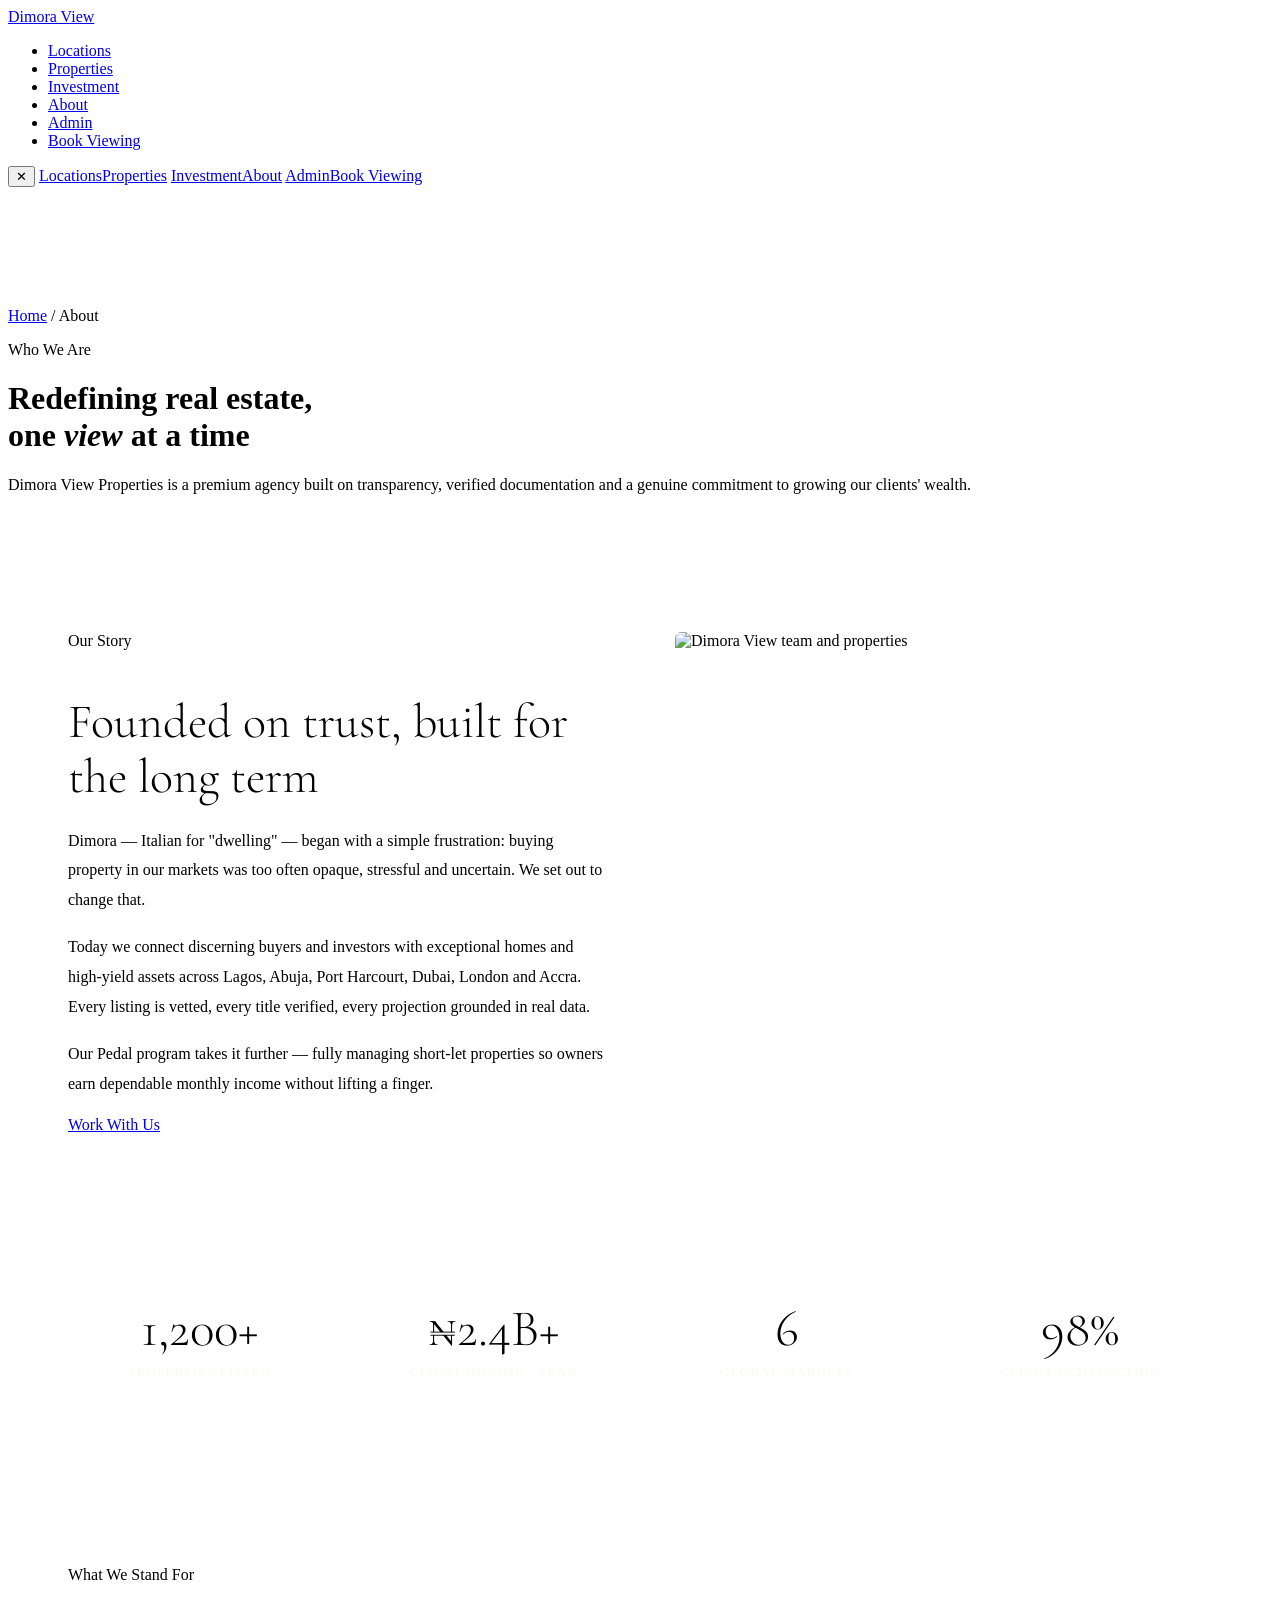
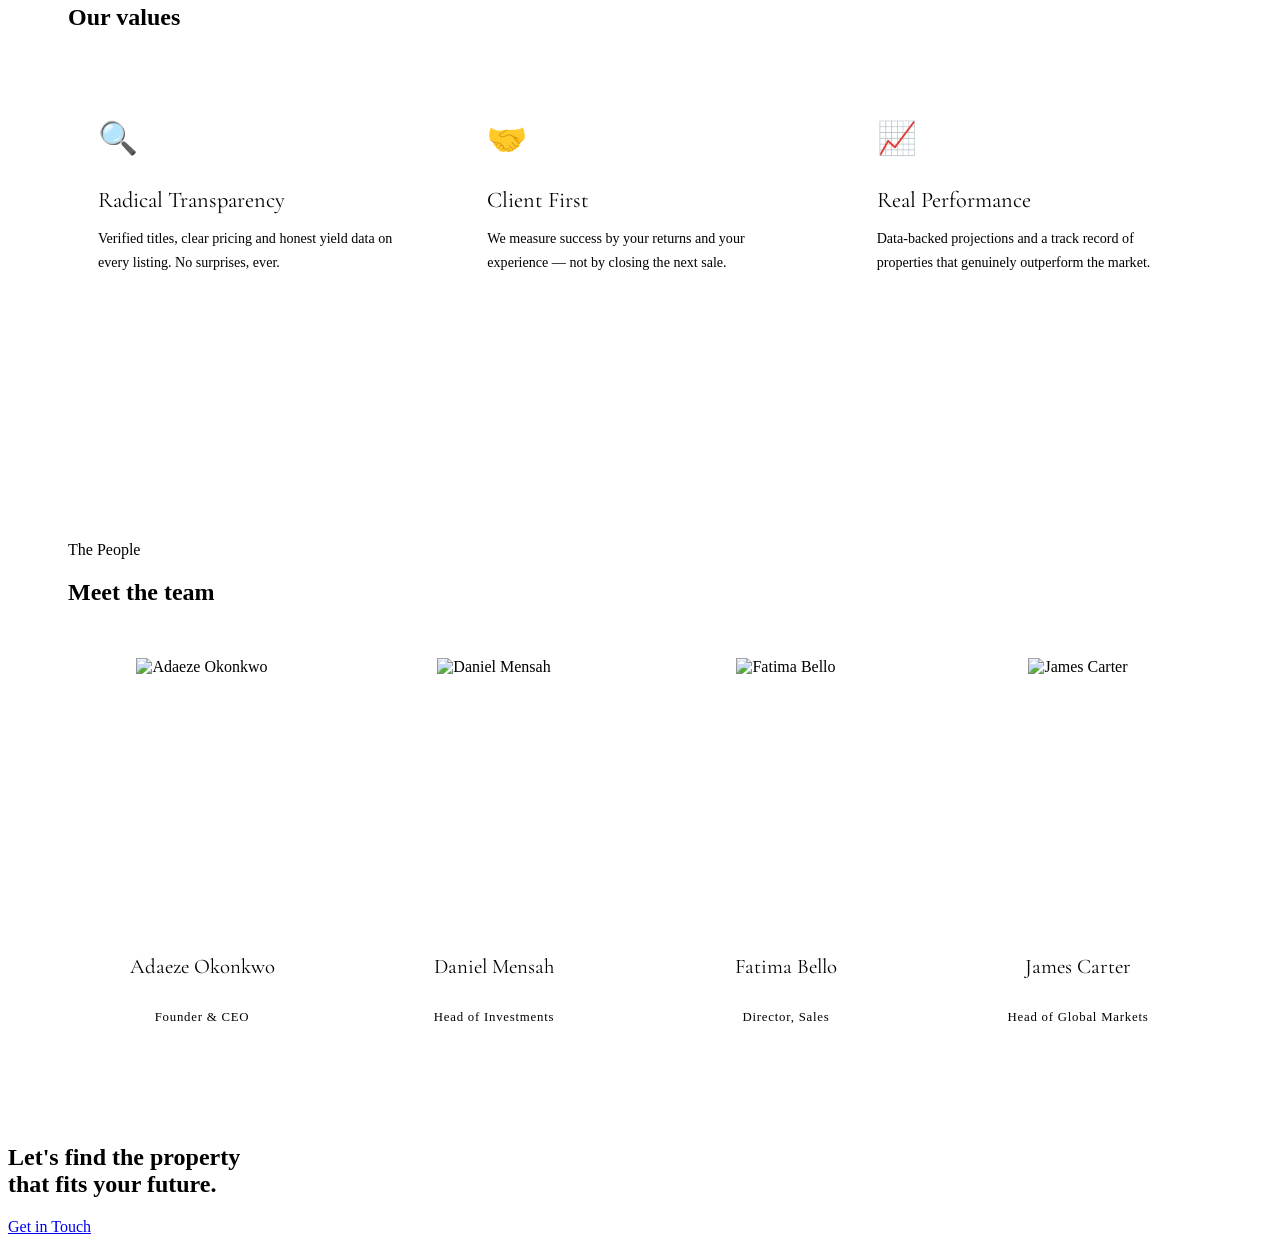
==== about.html @ a8e7a2aa "Add files via upload" ====
<!DOCTYPE html>
<html lang="en">
<head>
<meta charset="UTF-8" />
<meta name="viewport" content="width=device-width, initial-scale=1.0" />
<title>About Us | Dimora View Properties</title>
<meta name="description" content="Dimora View Properties is a premium real estate agency connecting visionary buyers with exceptional homes and investment-grade assets across Nigeria and beyond." />
<link rel="preconnect" href="https://fonts.googleapis.com" />
<link rel="preconnect" href="https://fonts.gstatic.com" crossorigin />
<link href="https://fonts.googleapis.com/css2?family=Cormorant+Garamond:ital,wght@0,300;0,400;0,600;1,300;1,400&family=DM+Sans:wght@300;400;500&display=swap" rel="stylesheet" />
<link rel="stylesheet" href="assets/styles.css" />
<style>
.page-hero::before { background-image: url('https://images.unsplash.com/photo-1497366216548-37526070297c?w=1800&auto=format&fit=crop&q=80'); }
.story { padding: 100px 60px; display: grid; grid-template-columns: 1fr 1fr; gap: 70px; align-items: center; }
.story-img { border-radius: 6px; overflow: hidden; height: 480px; box-shadow: var(--shadow); }
.story-img img { width: 100%; height: 100%; object-fit: cover; }
.story-text h2 { font-family: 'Cormorant Garamond', serif; font-size: clamp(2rem,4vw,3rem); font-weight: 300; line-height: 1.15; margin-bottom: 20px; }
.story-text p { font-size: 1rem; line-height: 1.85; color: var(--muted); margin-bottom: 18px; }
.stats-band { background: var(--charcoal); color: var(--warm-white); padding: 70px 60px; display: grid; grid-template-columns: repeat(4,1fr); gap: 30px; text-align: center; }
.stat-big { font-family: 'Cormorant Garamond', serif; font-size: 3.2rem; font-weight: 300; color: var(--gold-light); line-height: 1; }
.stat-cap { font-size: .82rem; letter-spacing: .08em; text-transform: uppercase; color: rgba(247,243,237,.55); margin-top: 8px; }
.values { padding: 100px 60px; background: var(--ivory); }
.values-grid { display: grid; grid-template-columns: repeat(3,1fr); gap: 24px; margin-top: 52px; }
.value-card { background: white; border-radius: 4px; padding: 36px 30px; border: 1px solid var(--border); }
.value-card .ic { font-size: 2rem; margin-bottom: 16px; }
.value-card h4 { font-family: 'Cormorant Garamond', serif; font-size: 1.4rem; font-weight: 400; margin-bottom: 10px; }
.value-card p { font-size: .88rem; color: var(--muted); line-height: 1.7; }
.team { padding: 100px 60px; }
.team-grid { display: grid; grid-template-columns: repeat(4,1fr); gap: 24px; margin-top: 52px; }
.member { text-align: center; }
.member-photo { width: 100%; aspect-ratio: 1; border-radius: 6px; overflow: hidden; margin-bottom: 16px; }
.member-photo img { width: 100%; height: 100%; object-fit: cover; transition: transform .5s; }
.member:hover .member-photo img { transform: scale(1.06); }
.member h4 { font-family: 'Cormorant Garamond', serif; font-size: 1.3rem; font-weight: 400; }
.member span { font-size: .8rem; color: var(--gold); letter-spacing: .06em; }
@media (max-width: 900px) {
  .story { padding: 60px 28px; grid-template-columns: 1fr; gap: 32px; }
  .story-img { height: 300px; order: -1; }
  .stats-band { padding: 50px 28px; grid-template-columns: 1fr 1fr; gap: 32px; }
  .values { padding: 60px 28px; } .values-grid { grid-template-columns: 1fr; }
  .team { padding: 60px 28px; } .team-grid { grid-template-columns: 1fr 1fr; gap: 16px; }
}
</style>
</head>
<body>

<nav id="mainNav" class="solid">
  <a href="index.html" class="nav-logo">Dimora View</a>
  <ul class="nav-links">
    <li><a href="locations.html">Locations</a></li>
    <li><a href="listings.html">Properties</a></li>
    <li><a href="investment.html">Investment</a></li>
    <li><a href="about.html" class="active">About</a></li>
    <li><a href="admin.html">Admin</a></li>
    <li><a href="contact.html" class="nav-cta">Book Viewing</a></li>
  </ul>
  <div class="hamburger" id="hamburger"><span></span><span></span><span></span></div>
</nav>
<div class="mobile-menu" id="mobileMenu">
  <button class="mobile-close" id="mobileClose">✕</button>
  <a href="locations.html">Locations</a><a href="listings.html">Properties</a>
  <a href="investment.html">Investment</a><a href="about.html">About</a>
  <a href="admin.html">Admin</a><a href="contact.html">Book Viewing</a>
</div>

<header class="page-hero" style="padding-top:120px;">
  <div class="page-hero-inner">
    <div class="breadcrumb"><a href="index.html">Home</a> / About</div>
    <p class="hero-eyebrow">Who We Are</p>
    <h1>Redefining real estate,<br>one <em>view</em> at a time</h1>
    <p>Dimora View Properties is a premium agency built on transparency, verified documentation and a genuine commitment to growing our clients' wealth.</p>
  </div>
</header>

<section class="story">
  <div class="story-text">
    <p class="section-eyebrow">Our Story</p>
    <h2>Founded on trust, built for the long term</h2>
    <p>Dimora — Italian for "dwelling" — began with a simple frustration: buying property in our markets was too often opaque, stressful and uncertain. We set out to change that.</p>
    <p>Today we connect discerning buyers and investors with exceptional homes and high-yield assets across Lagos, Abuja, Port Harcourt, Dubai, London and Accra. Every listing is vetted, every title verified, every projection grounded in real data.</p>
    <p>Our Pedal program takes it further — fully managing short-let properties so owners earn dependable monthly income without lifting a finger.</p>
    <a class="btn-primary" href="contact.html" style="margin-top:8px;">Work With Us</a>
  </div>
  <div class="story-img"><img src="https://images.unsplash.com/photo-1600585154526-990dced4db0d?w=1000&auto=format&fit=crop&q=80" alt="Dimora View team and properties" /></div>
</section>

<section class="stats-band">
  <div><div class="stat-big">1,200+</div><div class="stat-cap">Properties Listed</div></div>
  <div><div class="stat-big">₦2.4B+</div><div class="stat-cap">Client Income / Year</div></div>
  <div><div class="stat-big">6</div><div class="stat-cap">Global Markets</div></div>
  <div><div class="stat-big">98%</div><div class="stat-cap">Client Satisfaction</div></div>
</section>

<section class="values">
  <p class="section-eyebrow">What We Stand For</p>
  <h2 class="section-title">Our values</h2>
  <div class="values-grid">
    <div class="value-card"><div class="ic">🔍</div><h4>Radical Transparency</h4><p>Verified titles, clear pricing and honest yield data on every listing. No surprises, ever.</p></div>
    <div class="value-card"><div class="ic">🤝</div><h4>Client First</h4><p>We measure success by your returns and your experience — not by closing the next sale.</p></div>
    <div class="value-card"><div class="ic">📈</div><h4>Real Performance</h4><p>Data-backed projections and a track record of properties that genuinely outperform the market.</p></div>
  </div>
</section>

<section class="team" id="team">
  <p class="section-eyebrow">The People</p>
  <h2 class="section-title">Meet the team</h2>
  <div class="team-grid" id="teamGrid"></div>
</section>

<div id="cta-banner">
  <h2>Let's find the property<br>that fits your future.</h2>
  <a href="contact.html" class="cta-dark">Get in Touch</a>
</div>

<div id="footer-mount"></div>
<div id="modal-mount"></div>
<div class="toast" id="toast"></div>

<script src="assets/app.js"></script>
<script>
const team = [
  { name: 'Adaeze Okonkwo', role: 'Founder & CEO', img: 'https://images.unsplash.com/photo-1573497019940-1c28c88b4f3e?w=500&auto=format&fit=crop&q=80' },
  { name: 'Daniel Mensah', role: 'Head of Investments', img: 'https://images.unsplash.com/photo-1507003211169-0a1dd7228f2d?w=500&auto=format&fit=crop&q=80' },
  { name: 'Fatima Bello', role: 'Director, Sales', img: 'https://images.unsplash.com/photo-1580489944761-15a19d654956?w=500&auto=format&fit=crop&q=80' },
  { name: 'James Carter', role: 'Head of Global Markets', img: 'https://images.unsplash.com/photo-1519085360753-af0119f7cbe7?w=500&auto=format&fit=crop&q=80' },
];
document.getElementById('teamGrid').innerHTML = team.map(m => `
  <div class="member"><div class="member-photo"><img src="${m.img}" alt="${m.name}" loading="lazy" /></div>
    <h4>${m.name}</h4><span>${m.role}</span></div>`).join('');
mountPartials();
initChrome();
</script>
</body>
</html>
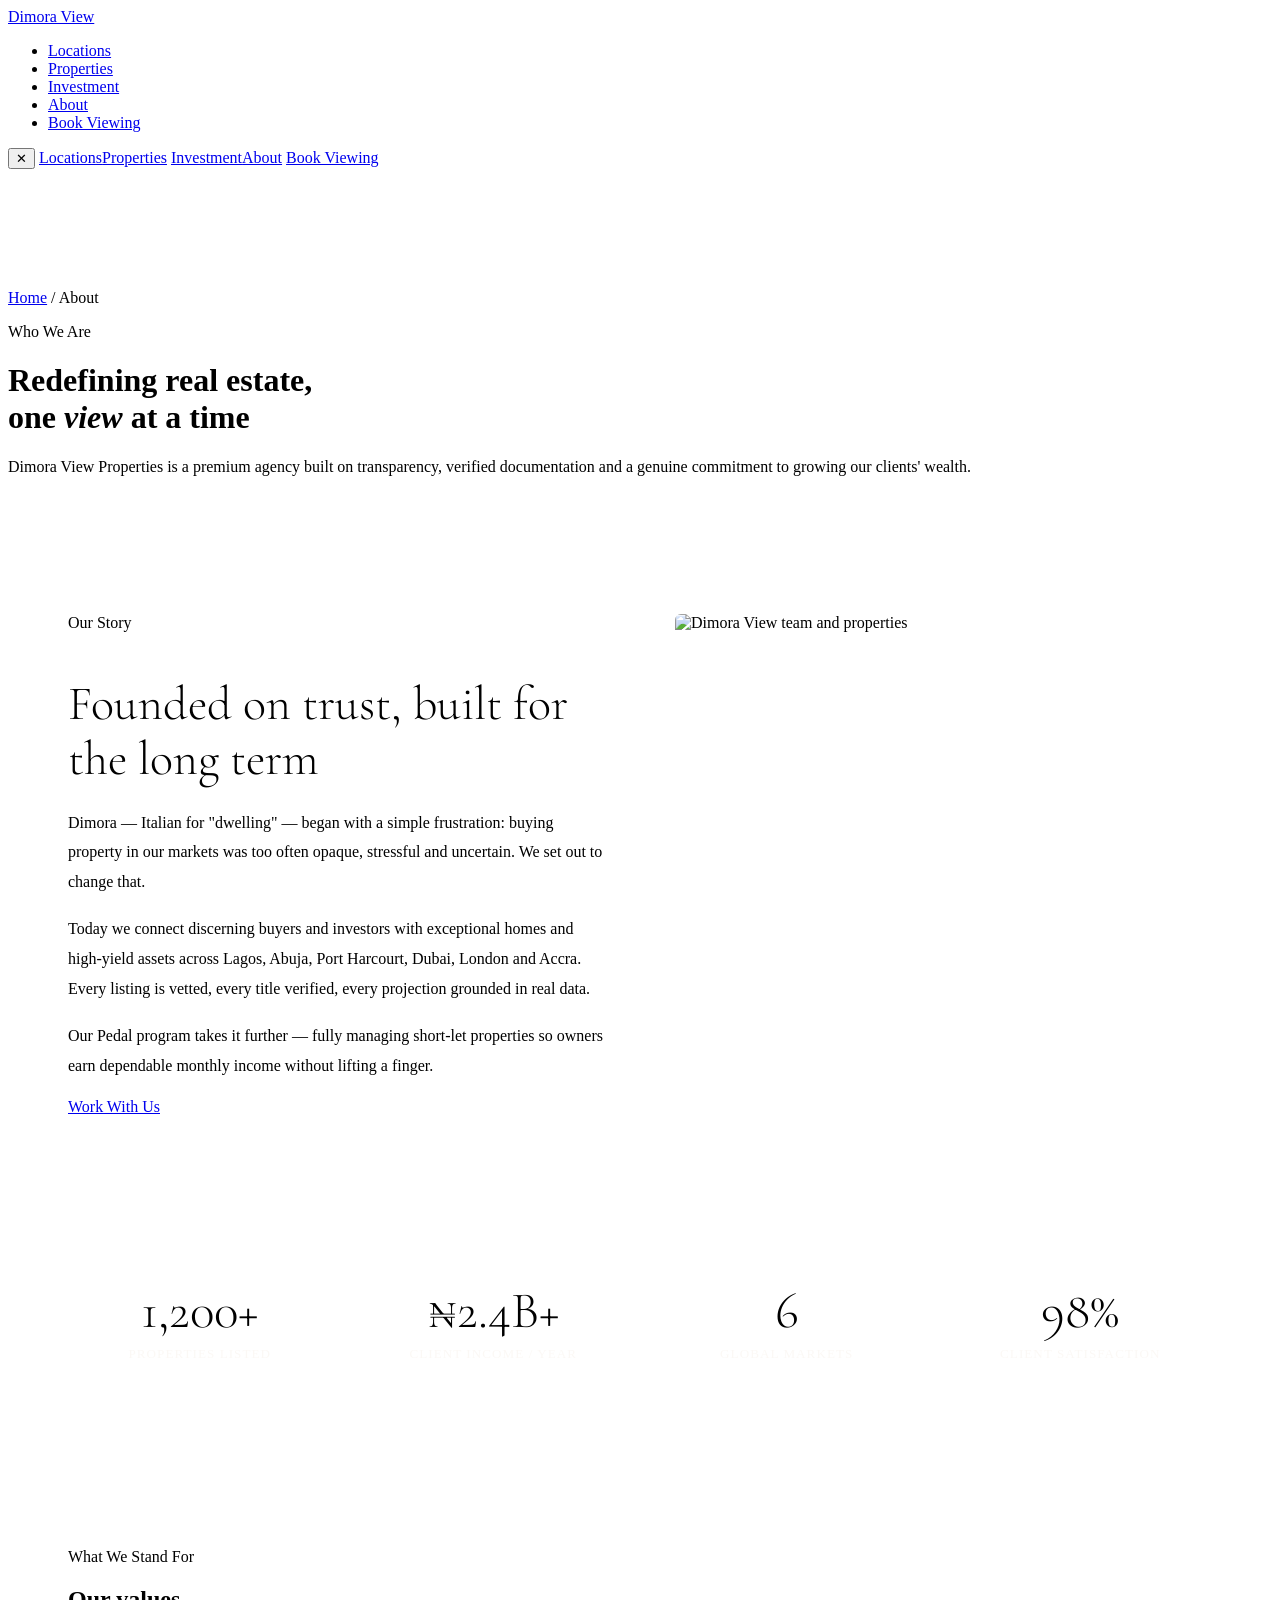
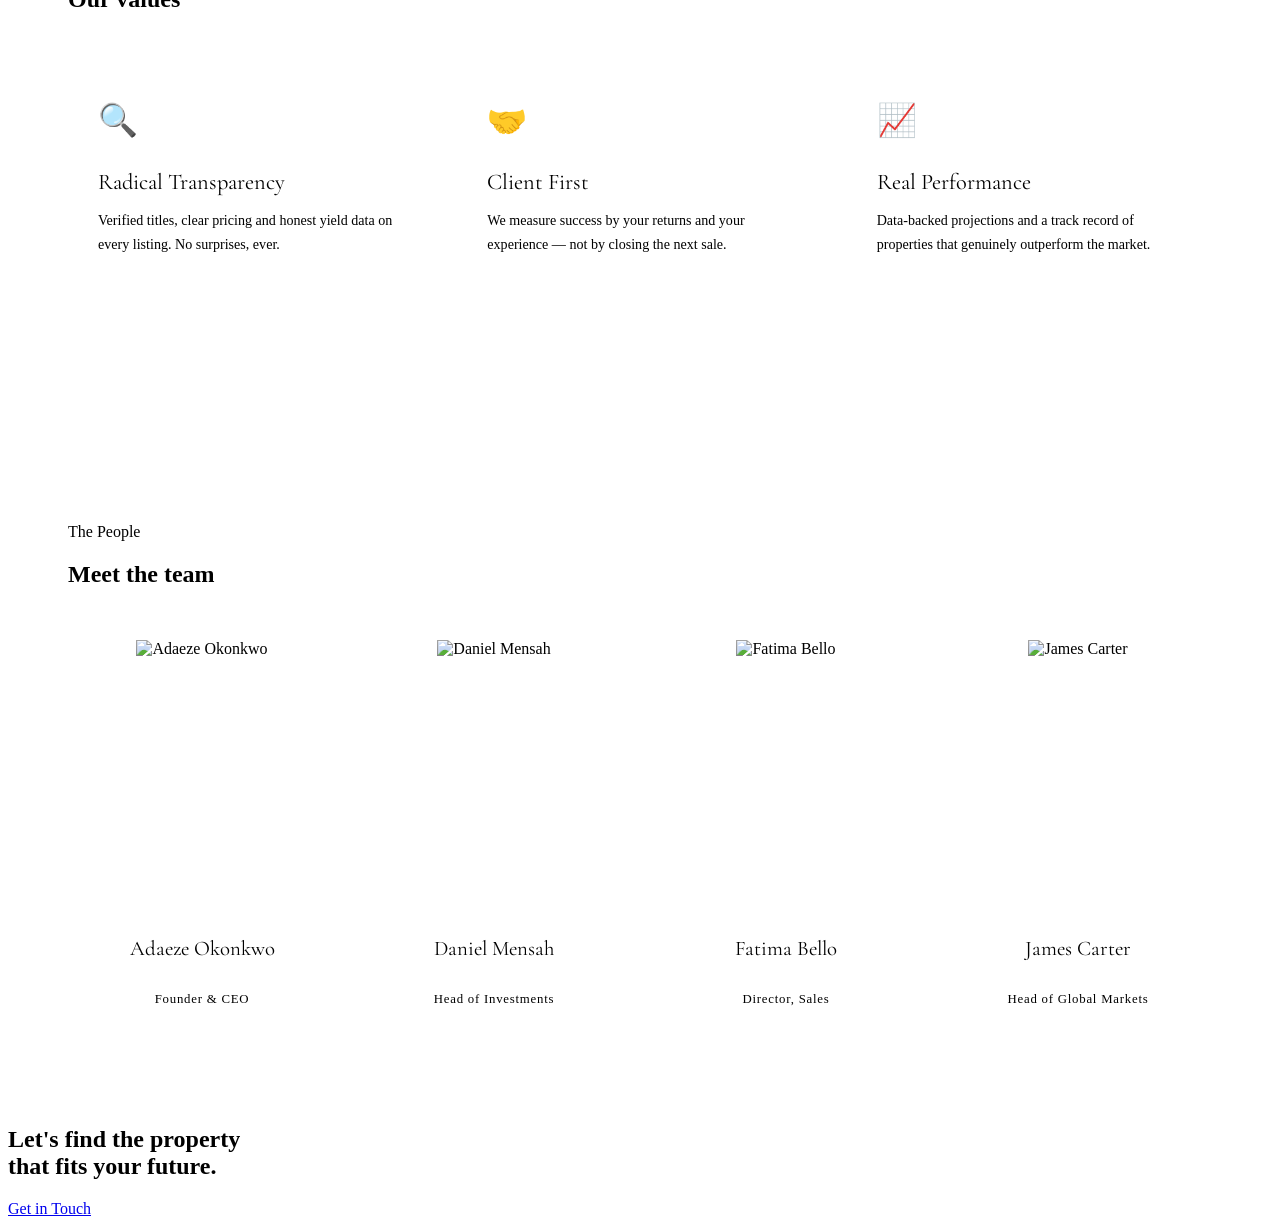
==== commit d0fb3749: "Add files via upload" ====
--- a/about.html
+++ b/about.html
@@ -51,7 +51,6 @@
     <li><a href="listings.html">Properties</a></li>
     <li><a href="investment.html">Investment</a></li>
     <li><a href="about.html" class="active">About</a></li>
-    <li><a href="admin.html">Admin</a></li>
     <li><a href="contact.html" class="nav-cta">Book Viewing</a></li>
   </ul>
   <div class="hamburger" id="hamburger"><span></span><span></span><span></span></div>
@@ -60,7 +59,7 @@
   <button class="mobile-close" id="mobileClose">✕</button>
   <a href="locations.html">Locations</a><a href="listings.html">Properties</a>
   <a href="investment.html">Investment</a><a href="about.html">About</a>
-  <a href="admin.html">Admin</a><a href="contact.html">Book Viewing</a>
+  <a href="contact.html">Book Viewing</a>
 </div>
 
 <header class="page-hero" style="padding-top:120px;">
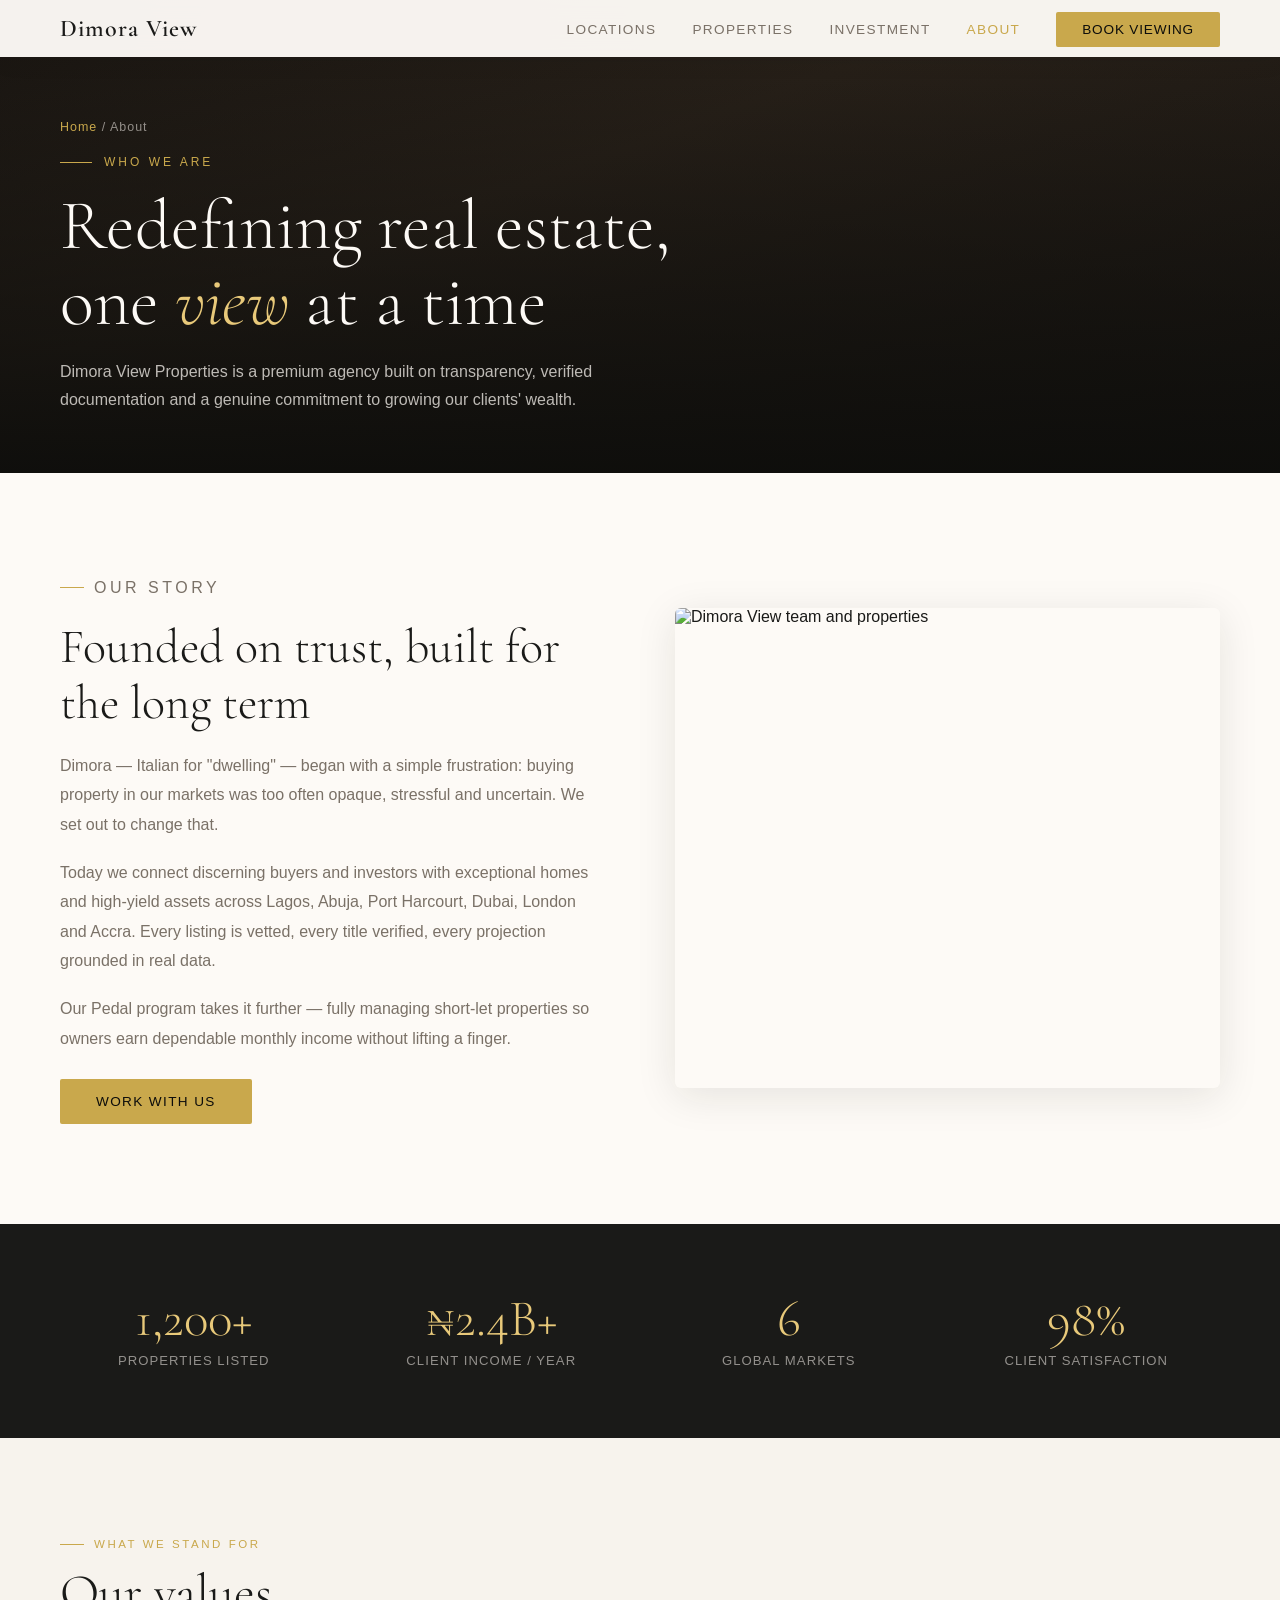
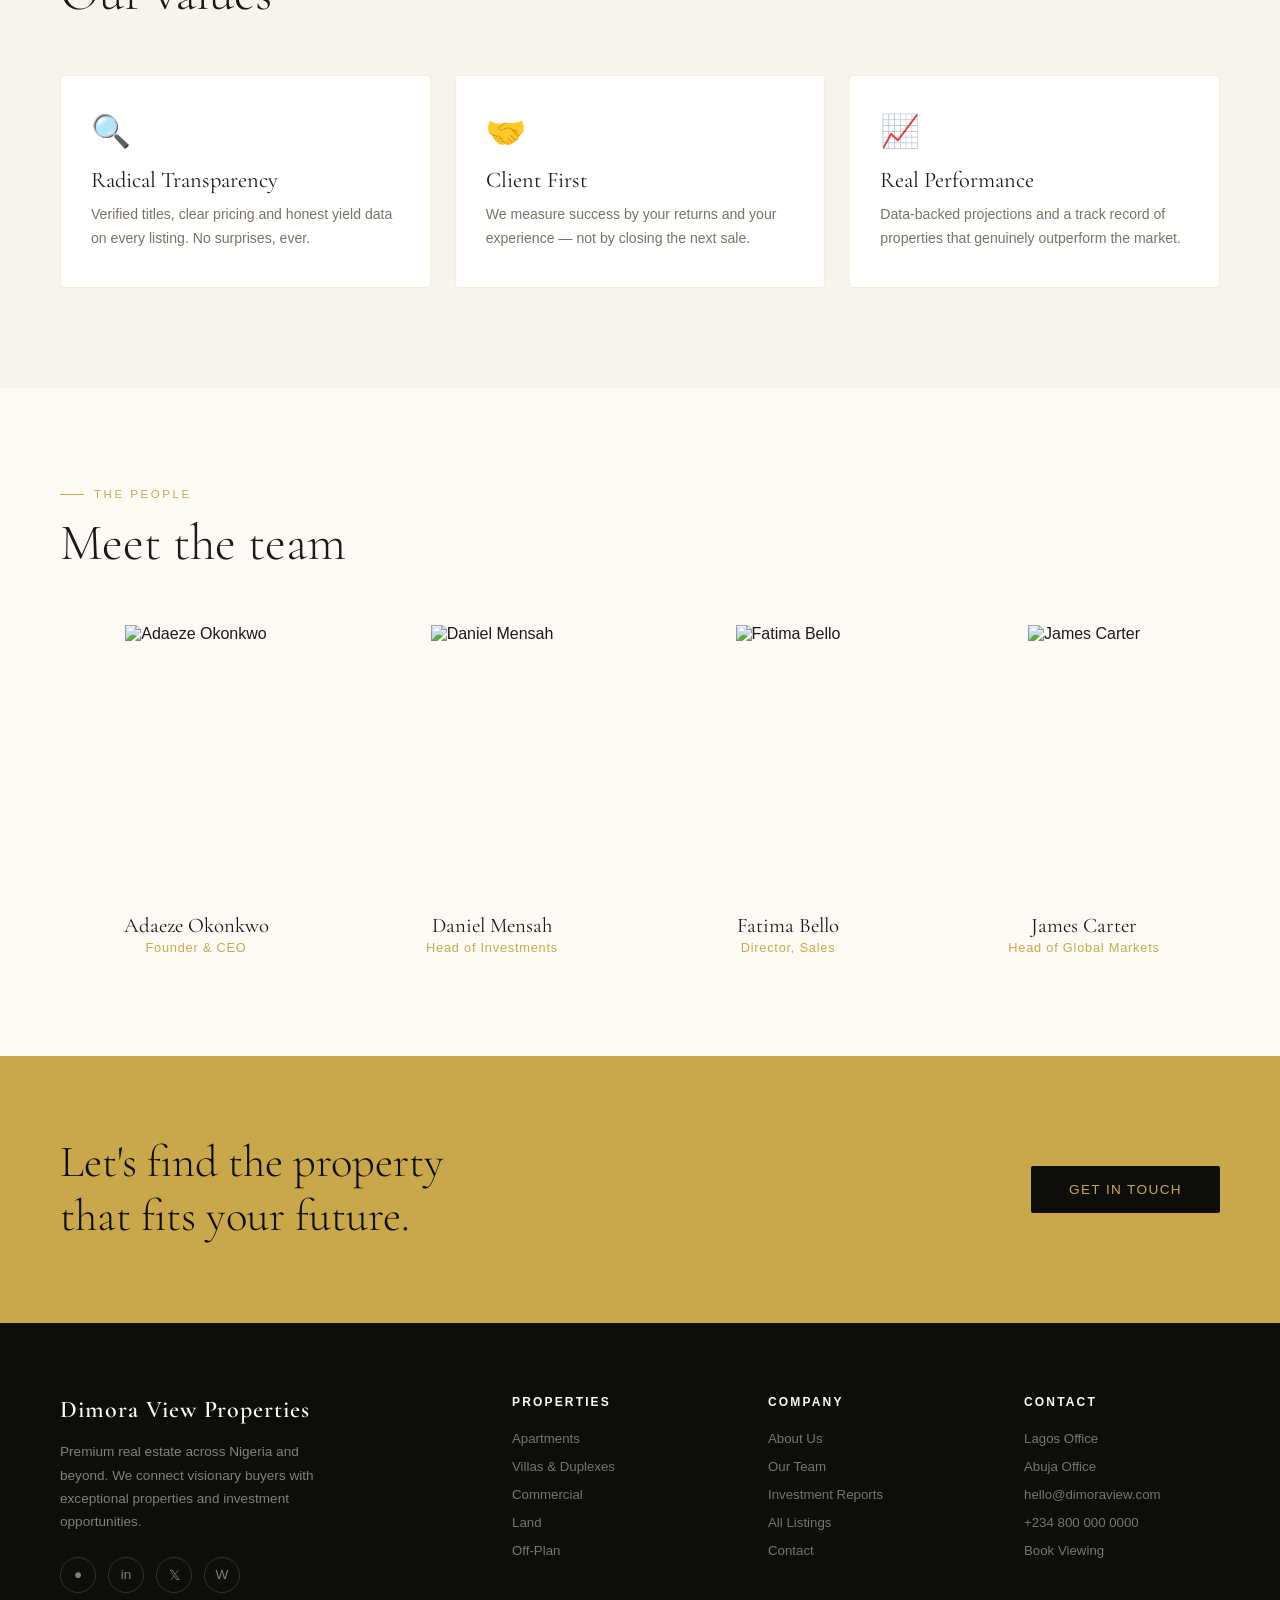
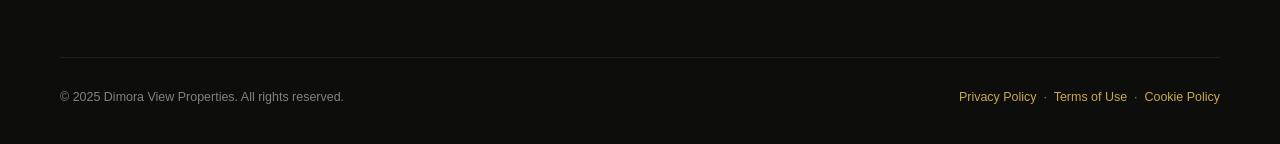
==== commit a6d23e9c: "Add files via upload" ====
--- a/about.html
+++ b/about.html
@@ -8,7 +8,729 @@
 <link rel="preconnect" href="https://fonts.googleapis.com" />
 <link rel="preconnect" href="https://fonts.gstatic.com" crossorigin />
 <link href="https://fonts.googleapis.com/css2?family=Cormorant+Garamond:ital,wght@0,300;0,400;0,600;1,300;1,400&family=DM+Sans:wght@300;400;500&display=swap" rel="stylesheet" />
-<link rel="stylesheet" href="assets/styles.css" />
+<style>
+*, *::before, *::after { box-sizing: border-box; margin: 0; padding: 0; }
+
+:root {
+--ivory: #F7F3ED;
+--warm-white: #FDFAF6;
+--charcoal: #1A1A18;
+--deep: #0D0D0B;
+--gold: #C9A84C;
+--gold-light: #E8C97A;
+--sand: #D4C5A9;
+--muted: #7A7167;
+--card-bg: #FFFFFF;
+--border: rgba(201,168,76,0.2);
+--shadow: 0 8px 40px rgba(26,26,24,0.1);
+}
+
+html { scroll-behavior: smooth; }
+
+body {
+font-family: 'DM Sans', sans-serif;
+background: var(--warm-white);
+color: var(--charcoal);
+overflow-x: hidden;
+}
+
+/* ── NAV ── */
+nav {
+position: fixed; top: 0; width: 100%; z-index: 1000;
+padding: 20px 60px;
+display: flex; align-items: center; justify-content: space-between;
+background: transparent;
+transition: background .4s, padding .4s;
+}
+nav.scrolled {
+background: rgba(253,250,246,0.95);
+backdrop-filter: blur(12px);
+padding: 14px 60px;
+box-shadow: 0 2px 24px rgba(26,26,24,0.08);
+}
+.nav-logo {
+font-family: 'Cormorant Garamond', serif;
+font-size: 1.5rem; font-weight: 600;
+color: var(--warm-white);
+letter-spacing: .04em;
+transition: color .4s;
+text-decoration: none;
+}
+nav.scrolled .nav-logo { color: var(--charcoal); }
+.nav-links { display: flex; gap: 36px; list-style: none; }
+.nav-links a {
+font-size: .85rem; font-weight: 400; letter-spacing: .1em;
+text-transform: uppercase; text-decoration: none;
+color: rgba(255,255,255,.8);
+transition: color .3s;
+}
+nav.scrolled .nav-links a { color: var(--muted); }
+.nav-links a:hover, nav.scrolled .nav-links a:hover { color: var(--gold); }
+.nav-cta {
+padding: 10px 26px;
+background: var(--gold);
+color: var(--deep) !important;
+border-radius: 2px; font-weight: 500 !important;
+letter-spacing: .06em !important;
+transition: background .3s, transform .2s !important;
+}
+.nav-cta:hover { background: var(--gold-light) !important; transform: translateY(-1px); }
+.hamburger { display: none; flex-direction: column; gap: 5px; cursor: pointer; }
+.hamburger span { width: 26px; height: 1.5px; background: white; transition: background .4s; }
+nav.scrolled .hamburger span { background: var(--charcoal); }
+
+/* ── HERO ── */
+#hero {
+height: 100vh; min-height: 680px;
+position: relative; display: flex; align-items: flex-end;
+overflow: hidden;
+}
+.hero-bg {
+position: absolute; inset: 0;
+background: linear-gradient(160deg, #1a1612 0%, #2a221a 40%, #1a1612 100%);
+}
+.hero-bg::before {
+content: '';
+position: absolute; inset: 0;
+background: url('https://images.unsplash.com/photo-1600596542815-ffad4c1539a9?w=1800&auto=format&fit=crop&q=80') center/cover;
+opacity: .45;
+}
+.hero-bg::after {
+content: '';
+position: absolute; inset: 0;
+background: linear-gradient(to top, rgba(13,13,11,.9) 0%, rgba(13,13,11,.3) 60%, transparent 100%);
+}
+.hero-content {
+position: relative; z-index: 2;
+padding: 0 60px 80px;
+max-width: 760px;
+animation: heroIn .9s cubic-bezier(.22,1,.36,1) both;
+}
+@keyframes heroIn { from { opacity:0; transform: translateY(40px); } to { opacity:1; transform:translateY(0); } }
+.hero-eyebrow {
+font-size: .75rem; letter-spacing: .25em; text-transform: uppercase;
+color: var(--gold); margin-bottom: 20px;
+display: flex; align-items: center; gap: 12px;
+}
+.hero-eyebrow::before { content:''; width:32px; height:1px; background:var(--gold); }
+.hero-title {
+font-family: 'Cormorant Garamond', serif;
+font-size: clamp(3rem, 6vw, 5.5rem);
+font-weight: 300; line-height: 1.08;
+color: var(--warm-white);
+margin-bottom: 24px;
+}
+.hero-title em { font-style: italic; color: var(--gold-light); }
+.hero-sub {
+font-size: 1rem; font-weight: 300; line-height: 1.7;
+color: rgba(247,243,237,.7);
+max-width: 480px; margin-bottom: 44px;
+}
+.hero-actions { display: flex; gap: 16px; flex-wrap: wrap; }
+.btn-primary {
+padding: 15px 36px;
+background: var(--gold); color: var(--deep);
+font-family: 'DM Sans', sans-serif;
+font-size: .85rem; font-weight: 500; letter-spacing: .1em;
+text-transform: uppercase; text-decoration: none;
+border: none; cursor: pointer;
+border-radius: 2px;
+transition: background .3s, transform .2s;
+display: inline-block;
+}
+.btn-primary:hover { background: var(--gold-light); transform: translateY(-2px); }
+.btn-ghost {
+padding: 15px 36px;
+background: transparent;
+color: var(--warm-white);
+font-family: 'DM Sans', sans-serif;
+font-size: .85rem; font-weight: 400; letter-spacing: .1em;
+text-transform: uppercase; text-decoration: none;
+border: 1px solid rgba(247,243,237,.35);
+border-radius: 2px; cursor: pointer;
+transition: border-color .3s, background .3s, transform .2s;
+display: inline-block;
+}
+.btn-ghost:hover { border-color: var(--gold); color: var(--gold); transform: translateY(-2px); }
+.hero-stats {
+position: absolute; right: 60px; bottom: 80px; z-index: 2;
+display: flex; flex-direction: column; gap: 24px;
+animation: heroIn 1.1s cubic-bezier(.22,1,.36,1) .2s both;
+}
+.stat-pill {
+background: rgba(247,243,237,.08);
+backdrop-filter: blur(12px);
+border: 1px solid rgba(201,168,76,.25);
+border-radius: 4px;
+padding: 14px 22px;
+text-align: right;
+}
+.stat-num {
+font-family: 'Cormorant Garamond', serif;
+font-size: 2rem; font-weight: 300; color: var(--gold-light);
+line-height: 1;
+}
+.stat-lbl { font-size: .72rem; letter-spacing: .12em; text-transform: uppercase; color: rgba(247,243,237,.5); margin-top: 2px; }
+.scroll-hint {
+position: absolute; bottom: 36px; left: 50%; transform: translateX(-50%);
+z-index: 2; display: flex; flex-direction: column; align-items: center; gap: 8px;
+color: rgba(247,243,237,.4); font-size: .7rem; letter-spacing: .14em; text-transform: uppercase;
+}
+.scroll-line {
+width: 1px; height: 50px;
+background: linear-gradient(to bottom, rgba(201,168,76,.6), transparent);
+animation: scrollPulse 2s infinite;
+}
+@keyframes scrollPulse { 0%,100%{opacity:.4} 50%{opacity:1} }
+
+/* ── SEARCH BAR ── */
+.search-strip {
+background: var(--charcoal);
+padding: 28px 60px;
+display: flex; gap: 0; align-items: stretch;
+}
+.search-strip select, .search-strip input {
+flex: 1; padding: 14px 18px;
+background: rgba(255,255,255,.07);
+border: 1px solid rgba(255,255,255,.1);
+color: var(--warm-white);
+font-family: 'DM Sans', sans-serif;
+font-size: .88rem;
+outline: none;
+transition: border-color .3s;
+}
+.search-strip select option { background: var(--charcoal); }
+.search-strip select:hover, .search-strip input:hover,
+.search-strip select:focus, .search-strip input:focus { border-color: var(--gold); }
+.search-strip .btn-primary { border-radius: 0; white-space: nowrap; }
+
+/* ── SECTION SHARED ── */
+section { padding: 100px 60px; }
+.section-eyebrow {
+font-size: .72rem; letter-spacing: .22em; text-transform: uppercase;
+color: var(--gold); margin-bottom: 14px;
+display: flex; align-items: center; gap: 10px;
+}
+.section-eyebrow::before { content:''; width:24px; height:1px; background:var(--gold); }
+.section-title {
+font-family: 'Cormorant Garamond', serif;
+font-size: clamp(2rem, 4vw, 3.2rem);
+font-weight: 300; line-height: 1.15;
+color: var(--charcoal);
+margin-bottom: 16px;
+}
+.section-sub {
+font-size: .95rem; color: var(--muted); line-height: 1.7;
+max-width: 520px;
+}
+
+/* ── LOCATION CAROUSEL ── */
+#locations { padding-bottom: 80px; }
+.loc-header { display: flex; align-items: flex-end; justify-content: space-between; margin-bottom: 48px; flex-wrap: wrap; gap: 16px; }
+.loc-controls { display: flex; gap: 10px; }
+.carousel-btn {
+width: 44px; height: 44px; border-radius: 50%;
+border: 1px solid var(--border);
+background: transparent; cursor: pointer;
+display: flex; align-items: center; justify-content: center;
+color: var(--charcoal); font-size: 1.1rem;
+transition: background .3s, border-color .3s, color .3s;
+}
+.carousel-btn:hover { background: var(--gold); border-color: var(--gold); color: var(--deep); }
+.carousel-track-wrap { overflow: hidden; position: relative; }
+.carousel-track {
+display: flex; gap: 24px;
+transition: transform .55s cubic-bezier(.25,.46,.45,.94);
+}
+.loc-card {
+min-width: 300px; width: 300px; height: 400px;
+border-radius: 4px; overflow: hidden;
+position: relative; cursor: pointer;
+flex-shrink: 0;
+}
+.loc-card img {
+width: 100%; height: 100%; object-fit: cover;
+transition: transform .6s ease;
+}
+.loc-card:hover img { transform: scale(1.06); }
+.loc-overlay {
+position: absolute; inset: 0;
+background: linear-gradient(to top, rgba(13,13,11,.85) 0%, rgba(13,13,11,.1) 60%);
+display: flex; flex-direction: column; justify-content: flex-end;
+padding: 28px 24px;
+transition: background .4s;
+}
+.loc-card:hover .loc-overlay { background: linear-gradient(to top, rgba(13,13,11,.9) 0%, rgba(13,13,11,.2) 60%); }
+.loc-badge {
+position: absolute; top: 18px; right: 18px;
+background: var(--gold); color: var(--deep);
+font-size: .68rem; font-weight: 500; letter-spacing: .1em; text-transform: uppercase;
+padding: 5px 12px; border-radius: 2px;
+}
+.loc-name {
+font-family: 'Cormorant Garamond', serif;
+font-size: 1.8rem; font-weight: 400; color: white; line-height: 1.1;
+}
+.loc-count { font-size: .78rem; color: rgba(247,243,237,.6); margin-top: 6px; }
+.loc-arrow {
+margin-top: 14px; width: 36px; height: 36px;
+border: 1px solid rgba(201,168,76,.4); border-radius: 50%;
+display: flex; align-items: center; justify-content: center;
+color: var(--gold); font-size: .9rem;
+transform: translateX(-8px); opacity: 0;
+transition: transform .35s, opacity .35s;
+}
+.loc-card:hover .loc-arrow { transform: translateX(0); opacity: 1; }
+.more-btn-wrap { text-align: center; margin-top: 48px; }
+.btn-outline {
+display: inline-block; padding: 13px 36px;
+border: 1px solid var(--gold); color: var(--gold);
+font-family: 'DM Sans', sans-serif;
+font-size: .82rem; font-weight: 400; letter-spacing: .12em;
+text-transform: uppercase; text-decoration: none;
+border-radius: 2px; cursor: pointer; background: transparent;
+transition: background .3s, color .3s;
+}
+.btn-outline:hover { background: var(--gold); color: var(--deep); }
+
+/* ── PROPERTY TYPES ── */
+#property-types { background: var(--ivory); }
+.types-grid {
+display: grid;
+grid-template-columns: repeat(auto-fill, minmax(240px, 1fr));
+gap: 20px; margin-top: 52px;
+}
+.type-card {
+background: white; border-radius: 4px;
+padding: 36px 28px;
+border: 1px solid rgba(201,168,76,.1);
+cursor: pointer; position: relative; overflow: hidden;
+transition: box-shadow .35s, transform .3s;
+}
+.type-card::before {
+content: '';
+position: absolute; bottom: 0; left: 0;
+width: 100%; height: 3px;
+background: var(--gold); transform: scaleX(0);
+transform-origin: left; transition: transform .4s;
+}
+.type-card:hover { box-shadow: var(--shadow); transform: translateY(-4px); }
+.type-card:hover::before { transform: scaleX(1); }
+.type-icon { font-size: 2.2rem; margin-bottom: 18px; }
+.type-name {
+font-family: 'Cormorant Garamond', serif;
+font-size: 1.35rem; font-weight: 400; color: var(--charcoal);
+margin-bottom: 8px;
+}
+.type-desc { font-size: .83rem; color: var(--muted); line-height: 1.6; }
+.type-count {
+margin-top: 18px; font-size: .75rem; letter-spacing: .1em;
+text-transform: uppercase; color: var(--gold); font-weight: 500;
+}
+
+/* ── FEATURED LISTINGS ── */
+#listings { padding: 100px 60px; }
+.listings-header { display: flex; align-items: flex-end; justify-content: space-between; margin-bottom: 52px; flex-wrap: wrap; gap: 16px; }
+.listings-grid {
+display: grid;
+grid-template-columns: repeat(auto-fill, minmax(320px, 1fr));
+gap: 28px;
+}
+.listing-card {
+background: white; border-radius: 4px; overflow: hidden;
+box-shadow: 0 2px 16px rgba(26,26,24,.06);
+transition: box-shadow .35s, transform .3s;
+}
+.listing-card:hover { box-shadow: var(--shadow); transform: translateY(-4px); }
+.listing-img { position: relative; height: 220px; overflow: hidden; }
+.listing-img img { width: 100%; height: 100%; object-fit: cover; transition: transform .6s; }
+.listing-card:hover .listing-img img { transform: scale(1.05); }
+.listing-tag {
+position: absolute; top: 16px; left: 16px;
+background: var(--charcoal); color: var(--gold);
+font-size: .68rem; font-weight: 500; letter-spacing: .1em; text-transform: uppercase;
+padding: 5px 12px; border-radius: 2px;
+}
+.listing-tag.invest { background: var(--gold); color: var(--deep); }
+.listing-fav {
+position: absolute; top: 16px; right: 16px;
+width: 34px; height: 34px; border-radius: 50%;
+background: rgba(255,255,255,.9); border: none; cursor: pointer;
+display: flex; align-items: center; justify-content: center;
+font-size: 1rem; transition: transform .2s;
+}
+.listing-fav:hover { transform: scale(1.15); }
+.listing-body { padding: 22px 24px 24px; }
+.listing-price {
+font-family: 'Cormorant Garamond', serif;
+font-size: 1.6rem; font-weight: 300; color: var(--charcoal);
+}
+.listing-price span { font-size: 1rem; color: var(--muted); }
+.listing-name { font-size: .9rem; font-weight: 500; color: var(--charcoal); margin: 8px 0 4px; }
+.listing-loc { font-size: .8rem; color: var(--muted); display: flex; align-items: center; gap: 5px; }
+.listing-meta {
+margin-top: 16px; padding-top: 16px;
+border-top: 1px solid rgba(201,168,76,.15);
+display: flex; gap: 20px;
+}
+.meta-item { font-size: .78rem; color: var(--muted); display: flex; align-items: center; gap: 5px; }
+.yield-badge {
+margin-top: 14px;
+background: rgba(201,168,76,.1);
+border: 1px solid rgba(201,168,76,.25);
+border-radius: 2px; padding: 8px 12px;
+font-size: .78rem; color: var(--gold); font-weight: 500;
+}
+
+/* ── INVESTMENT ── */
+#investment {
+background: var(--charcoal);
+color: var(--warm-white);
+position: relative; overflow: hidden;
+}
+#investment::before {
+content: '';
+position: absolute; top: -120px; right: -120px;
+width: 500px; height: 500px;
+background: radial-gradient(circle, rgba(201,168,76,.12) 0%, transparent 70%);
+pointer-events: none;
+}
+#investment .section-title { color: var(--warm-white); }
+#investment .section-sub { color: rgba(247,243,237,.6); }
+.invest-grid {
+display: grid; grid-template-columns: 1fr 1fr;
+gap: 80px; margin-top: 64px; align-items: center;
+}
+.invest-cards { display: flex; flex-direction: column; gap: 20px; }
+.invest-card {
+background: rgba(255,255,255,.05);
+border: 1px solid rgba(201,168,76,.2);
+border-radius: 4px; padding: 28px 24px;
+display: flex; gap: 20px; align-items: flex-start;
+transition: background .3s;
+}
+.invest-card:hover { background: rgba(201,168,76,.08); }
+.invest-icon {
+width: 48px; height: 48px; border-radius: 50%;
+background: rgba(201,168,76,.15);
+display: flex; align-items: center; justify-content: center;
+font-size: 1.3rem; flex-shrink: 0;
+}
+.invest-card-title { font-family: 'Cormorant Garamond', serif; font-size: 1.15rem; color: var(--gold-light); margin-bottom: 6px; }
+.invest-card-desc { font-size: .83rem; color: rgba(247,243,237,.6); line-height: 1.65; }
+.invest-stats { display: flex; flex-direction: column; gap: 32px; }
+.big-stat {
+border-left: 2px solid var(--gold);
+padding-left: 28px;
+}
+.big-num {
+font-family: 'Cormorant Garamond', serif;
+font-size: 4rem; font-weight: 300; color: var(--gold-light); line-height: 1;
+}
+.big-lbl { font-size: .85rem; color: rgba(247,243,237,.5); margin-top: 6px; max-width: 200px; line-height: 1.5; }
+.invest-chart { margin-top: 40px; }
+.chart-label { font-size: .78rem; color: rgba(247,243,237,.5); margin-bottom: 16px; letter-spacing: .1em; text-transform: uppercase; }
+.bar-row { display: flex; align-items: center; gap: 14px; margin-bottom: 12px; }
+.bar-yr { font-size: .78rem; color: rgba(247,243,237,.5); width: 36px; flex-shrink: 0; }
+.bar-wrap { flex: 1; height: 8px; background: rgba(255,255,255,.08); border-radius: 4px; overflow: hidden; }
+.bar-fill { height: 100%; border-radius: 4px; background: linear-gradient(90deg, var(--gold), var(--gold-light)); animation: barGrow 1.2s ease both; }
+@keyframes barGrow { from { width: 0 !important; } }
+.bar-val { font-size: .78rem; color: var(--gold-light); width: 36px; flex-shrink: 0; }
+
+/* ── TESTIMONIALS ── */
+#testimonials { background: var(--ivory); }
+.testi-grid {
+display: grid; grid-template-columns: repeat(auto-fill, minmax(300px, 1fr));
+gap: 24px; margin-top: 52px;
+}
+.testi-card {
+background: white; border-radius: 4px; padding: 32px;
+border: 1px solid rgba(201,168,76,.1);
+position: relative;
+}
+.testi-card::before {
+content: '"';
+font-family: 'Cormorant Garamond', serif;
+font-size: 5rem; color: rgba(201,168,76,.15);
+position: absolute; top: 10px; right: 20px; line-height: 1;
+}
+.testi-text { font-size: .9rem; color: var(--muted); line-height: 1.75; margin-bottom: 22px; }
+.testi-author { display: flex; align-items: center; gap: 12px; }
+.testi-avatar {
+width: 44px; height: 44px; border-radius: 50%;
+background: var(--gold); display: flex; align-items: center; justify-content: center;
+font-family: 'Cormorant Garamond', serif; font-size: 1.1rem; color: var(--deep);
+}
+.testi-name { font-size: .88rem; font-weight: 500; color: var(--charcoal); }
+.testi-role { font-size: .75rem; color: var(--muted); }
+.stars { color: var(--gold); font-size: .85rem; margin-bottom: 14px; }
+
+/* ── PARTNERS ── */
+#partners { padding: 60px 60px; border-top: 1px solid rgba(201,168,76,.15); }
+.partners-label {
+text-align: center; font-size: .72rem; letter-spacing: .2em; text-transform: uppercase;
+color: var(--muted); margin-bottom: 40px;
+}
+.partners-track-wrap { overflow: hidden; }
+.partners-track {
+display: flex; gap: 60px; align-items: center;
+animation: partnerScroll 18s linear infinite;
+}
+@keyframes partnerScroll { 0%{transform:translateX(0)} 100%{transform:translateX(-50%)} }
+.partner-logo {
+flex-shrink: 0; opacity: .45; filter: grayscale(100%);
+transition: opacity .3s, filter .3s;
+font-family: 'Cormorant Garamond', serif;
+font-size: 1.2rem; letter-spacing: .08em;
+color: var(--charcoal); white-space: nowrap;
+}
+.partner-logo:hover { opacity: 1; filter: none; }
+.partners-track-wrap:hover .partners-track { animation-play-state: paused; }
+
+/* ── CTA BANNER ── */
+#cta-banner {
+background: var(--gold);
+padding: 80px 60px;
+display: flex; align-items: center; justify-content: space-between;
+gap: 40px; flex-wrap: wrap;
+}
+#cta-banner h2 {
+font-family: 'Cormorant Garamond', serif;
+font-size: clamp(1.8rem, 3.5vw, 3rem);
+font-weight: 300; color: var(--deep);
+max-width: 560px; line-height: 1.2;
+}
+.cta-dark {
+padding: 16px 38px;
+background: var(--deep); color: var(--gold);
+font-family: 'DM Sans', sans-serif;
+font-size: .85rem; font-weight: 500; letter-spacing: .1em;
+text-transform: uppercase; text-decoration: none;
+border-radius: 2px;
+transition: background .3s, transform .2s;
+white-space: nowrap;
+}
+.cta-dark:hover { background: var(--charcoal); transform: translateY(-2px); }
+
+/* ── FOOTER ── */
+footer {
+background: var(--deep); color: rgba(247,243,237,.5);
+padding: 72px 60px 40px;
+}
+.footer-grid {
+display: grid; grid-template-columns: 2fr 1fr 1fr 1fr;
+gap: 60px; margin-bottom: 64px;
+}
+.footer-brand .nav-logo { color: var(--warm-white); display: block; margin-bottom: 16px; }
+.footer-brand p { font-size: .85rem; line-height: 1.7; max-width: 260px; }
+.footer-socials { display: flex; gap: 12px; margin-top: 24px; }
+.social-btn {
+width: 36px; height: 36px; border-radius: 50%;
+border: 1px solid rgba(247,243,237,.15);
+display: flex; align-items: center; justify-content: center;
+color: rgba(247,243,237,.5); font-size: .85rem;
+text-decoration: none;
+transition: border-color .3s, color .3s, background .3s;
+}
+.social-btn:hover { border-color: var(--gold); color: var(--gold); background: rgba(201,168,76,.08); }
+.footer-col h4 {
+font-size: .75rem; letter-spacing: .18em; text-transform: uppercase;
+color: var(--warm-white); margin-bottom: 20px;
+}
+.footer-col ul { list-style: none; display: flex; flex-direction: column; gap: 10px; }
+.footer-col ul a {
+font-size: .83rem; color: rgba(247,243,237,.45); text-decoration: none;
+transition: color .3s;
+}
+.footer-col ul a:hover { color: var(--gold); }
+.footer-bottom {
+border-top: 1px solid rgba(247,243,237,.08);
+padding-top: 32px; display: flex; justify-content: space-between;
+align-items: center; font-size: .78rem; flex-wrap: wrap; gap: 10px;
+}
+.footer-bottom a { color: var(--gold); text-decoration: none; }
+
+/* ── MODAL ── */
+.modal-backdrop {
+position: fixed; inset: 0; background: rgba(13,13,11,.8);
+backdrop-filter: blur(4px); z-index: 2000;
+display: flex; align-items: center; justify-content: center;
+opacity: 0; pointer-events: none; transition: opacity .35s;
+}
+.modal-backdrop.open { opacity: 1; pointer-events: all; }
+.modal {
+background: white; border-radius: 6px;
+padding: 40px; max-width: 560px; width: 90%;
+transform: translateY(20px) scale(.97);
+transition: transform .35s cubic-bezier(.25,.46,.45,.94);
+position: relative; max-height: 90vh; overflow-y: auto;
+}
+.modal-backdrop.open .modal { transform: translateY(0) scale(1); }
+.modal-close {
+position: absolute; top: 16px; right: 18px;
+background: none; border: none; font-size: 1.4rem;
+cursor: pointer; color: var(--muted);
+}
+.modal h3 { font-family: 'Cormorant Garamond', serif; font-size: 1.8rem; margin-bottom: 8px; }
+.modal p { font-size: .88rem; color: var(--muted); line-height: 1.6; margin-bottom: 24px; }
+.form-group { margin-bottom: 18px; }
+.form-group label { display: block; font-size: .78rem; letter-spacing: .1em; text-transform: uppercase; color: var(--muted); margin-bottom: 7px; }
+.form-group input, .form-group select, .form-group textarea {
+width: 100%; padding: 12px 14px;
+border: 1px solid rgba(201,168,76,.25); border-radius: 2px;
+font-family: 'DM Sans', sans-serif; font-size: .88rem;
+outline: none; transition: border-color .3s;
+background: white; color: var(--charcoal);
+}
+.form-group input:focus, .form-group select:focus, .form-group textarea:focus { border-color: var(--gold); }
+.toast {
+position: fixed; bottom: 30px; right: 30px; z-index: 3000;
+background: var(--charcoal); color: var(--warm-white);
+padding: 14px 22px; border-radius: 4px;
+font-size: .85rem; border-left: 3px solid var(--gold);
+transform: translateY(20px); opacity: 0;
+transition: all .35s; pointer-events: none;
+}
+.toast.show { transform: translateY(0); opacity: 1; }
+
+/* ── MOBILE NAV ── */
+.mobile-menu {
+display: none; position: fixed; inset: 0;
+background: var(--deep); z-index: 999;
+flex-direction: column; align-items: center; justify-content: center;
+gap: 32px;
+}
+.mobile-menu.open { display: flex; }
+.mobile-menu a {
+font-family: 'Cormorant Garamond', serif;
+font-size: 2rem; color: var(--warm-white); text-decoration: none;
+transition: color .3s;
+}
+.mobile-menu a:hover { color: var(--gold); }
+.mobile-close { position: absolute; top: 28px; right: 28px; background: none; border: none; color: white; font-size: 1.8rem; cursor: pointer; }
+
+/* ── RESPONSIVE ── */
+@media (max-width: 900px) {
+nav { padding: 18px 28px; }
+nav.scrolled { padding: 14px 28px; }
+.nav-links { display: none; }
+.hamburger { display: flex; }
+.hero-content { padding: 0 28px 60px; }
+.hero-stats { display: none; }
+section { padding: 70px 28px; }
+.search-strip { padding: 20px 28px; flex-wrap: wrap; }
+.invest-grid { grid-template-columns: 1fr; gap: 48px; }
+.footer-grid { grid-template-columns: 1fr 1fr; gap: 40px; }
+#cta-banner { padding: 60px 28px; flex-direction: column; }
+#partners { padding: 40px 28px; }
+}
+@media (max-width: 600px) {
+.footer-grid { grid-template-columns: 1fr; }
+.listings-header, .loc-header { flex-direction: column; align-items: flex-start; }
+}
+/* ════════════════════════════════════════════════════════════════
+   EXTENSIONS — shared helpers for inner pages + mobile behaviours.
+   The block ABOVE this line is the original homepage CSS, untouched.
+   ════════════════════════════════════════════════════════════════ */
+
+/* make listing/loc cards behave as links without changing their look */
+a.listing-card, a.loc-card, a.type-card { text-decoration: none; color: inherit; display: block; }
+
+/* ── INNER-PAGE HERO (listings, property, about, contact, etc.) ── */
+.page-hero {
+  position: relative; min-height: 52vh; display: flex; align-items: flex-end;
+  padding: 120px 60px 60px; overflow: hidden;
+  background: linear-gradient(160deg, #1a1612 0%, #2a221a 40%, #1a1612 100%);
+}
+.page-hero::before { content: ''; position: absolute; inset: 0; background-size: cover; background-position: center; opacity: .4; }
+.page-hero::after { content: ''; position: absolute; inset: 0; background: linear-gradient(to top, rgba(13,13,11,.92) 0%, rgba(13,13,11,.35) 60%, transparent 100%); }
+.page-hero-inner { position: relative; z-index: 2; max-width: 760px; animation: heroIn .8s cubic-bezier(.22,1,.36,1) both; }
+.page-hero .hero-eyebrow { font-size: .75rem; letter-spacing: .25em; text-transform: uppercase; color: var(--gold); margin-bottom: 16px; display: flex; align-items: center; gap: 12px; }
+.page-hero .hero-eyebrow::before { content:''; width:32px; height:1px; background:var(--gold); }
+.page-hero h1 { font-family: 'Cormorant Garamond', serif; font-size: clamp(2.6rem, 5.5vw, 4.6rem); font-weight: 300; line-height: 1.08; color: var(--warm-white); margin-bottom: 18px; }
+.page-hero h1 em { font-style: italic; color: var(--gold-light); }
+.page-hero p { font-size: 1rem; font-weight: 300; line-height: 1.7; color: rgba(247,243,237,.75); max-width: 540px; }
+.breadcrumb { position: relative; z-index: 2; font-size: .78rem; letter-spacing: .08em; color: rgba(247,243,237,.55); margin-bottom: 18px; }
+.breadcrumb a { color: var(--gold); text-decoration: none; }
+.breadcrumb a:hover { text-decoration: underline; }
+@keyframes heroIn { from { opacity:0; transform: translateY(40px); } to { opacity:1; transform:translateY(0); } }
+
+/* utility */
+.mobile-only { display: none; }
+.fade-up { opacity: 0; transform: translateY(24px); transition: opacity .7s ease, transform .7s ease; }
+.fade-up.in { opacity: 1; transform: translateY(0); }
+.swipe-hint { display: none; text-align: center; font-size: .72rem; letter-spacing: .12em; text-transform: uppercase; color: var(--muted); margin-top: 18px; }
+.swipe-hint span { color: var(--gold); }
+.view-more-mobile { display: none; text-align: center; margin-top: 30px; }
+
+/* reorder wrapper — normal flow on desktop */
+.reorder-zone { display: block; }
+
+@keyframes nudge { 0%,100% { transform: translateX(0); } 50% { transform: translateX(-22px); } }
+
+/* ════════════════ MOBILE BEHAVIOURS (the three requests) ════════════════ */
+@media (max-width: 900px) {
+  .mobile-only { display: block; }
+  .desktop-only { display: none; }
+
+  /* (2) On mobile, reorder so Featured Listings sits ABOVE Property categories */
+  .reorder-zone { display: flex; flex-direction: column; }
+  .reorder-zone > #locations      { order: 1; }
+  .reorder-zone > #listings       { order: 2; }
+  .reorder-zone > #property-types { order: 3; }
+
+  /* (1) LOCATIONS — native swipe, 2 cards + 3rd peeking, capped at 3 */
+  .loc-controls { display: none; }                  /* desktop arrows hidden — swipe instead */
+  .carousel-track-wrap { overflow-x: auto; scroll-snap-type: x mandatory; -webkit-overflow-scrolling: touch; scrollbar-width: none; }
+  .carousel-track-wrap::-webkit-scrollbar { display: none; }
+  .carousel-track { transform: none !important; gap: 16px; }
+  .loc-card { min-width: 0; width: 43%; flex: 0 0 43%; height: 300px; scroll-snap-align: start; }
+  #locations .loc-card:nth-child(n+4) { display: none; }   /* show only 3, then "View All" */
+
+  /* (3) PROPERTY TYPES — 2 per row on mobile */
+  .types-grid { grid-template-columns: 1fr 1fr; gap: 14px; margin-top: 36px; }
+
+  /* (2) FEATURED LISTINGS — native swipe carousel, 2 + peek, capped at 4 */
+  .listings-grid {
+    display: flex; gap: 16px; overflow-x: auto;
+    scroll-snap-type: x mandatory; -webkit-overflow-scrolling: touch; scrollbar-width: none;
+    grid-template-columns: none;
+  }
+  .listings-grid::-webkit-scrollbar { display: none; }
+  .listing-card { flex: 0 0 60%; scroll-snap-align: start; }
+  #listings .listing-card:nth-child(n+5) { display: none; }  /* show only 4, then "View More" */
+
+  .swipe-hint { display: block; }
+  .view-more-mobile { display: block; }
+
+  .page-hero { padding: 100px 28px 48px; min-height: 46vh; }
+}
+
+@media (max-width: 600px) {
+  .loc-card { width: 62%; flex-basis: 62%; }    /* slightly larger, still peeks the next */
+  .listing-card { flex: 0 0 74%; }
+  /* property types stay 2-up per request */
+}
+
+/* solid nav for inner pages (mirrors the scrolled state, applied immediately) */
+nav.solid {
+  background: rgba(253,250,246,0.97);
+  backdrop-filter: blur(12px);
+  padding: 14px 60px;
+  box-shadow: 0 2px 24px rgba(26,26,24,0.08);
+}
+nav.solid .nav-logo { color: var(--charcoal); }
+nav.solid .nav-links a { color: var(--muted); }
+nav.solid .nav-links a:hover { color: var(--gold); }
+nav.solid .nav-links a.active { color: var(--gold); }
+nav.solid .hamburger span { background: var(--charcoal); }
+@media (max-width: 900px) { nav.solid { padding: 14px 28px; } }
+
+/* two-column form rows (contact, etc.) */
+.form-row { display: grid; grid-template-columns: 1fr 1fr; gap: 16px; }
+@media (max-width: 600px) { .form-row { grid-template-columns: 1fr; gap: 0; } }
+
+</style>
 <style>
 .page-hero::before { background-image: url('https://images.unsplash.com/photo-1497366216548-37526070297c?w=1800&auto=format&fit=crop&q=80'); }
 .story { padding: 100px 60px; display: grid; grid-template-columns: 1fr 1fr; gap: 70px; align-items: center; }
@@ -115,7 +837,320 @@
 <div id="modal-mount"></div>
 <div class="toast" id="toast"></div>
 
-<script src="assets/app.js"></script>
+<script>
+/* ============================================================
+   DIMORA VIEW PROPERTIES — Shared App Logic & Data
+   ============================================================ */
+
+/* ── SEED DATA ── */
+const LOCATIONS = [
+  { name: 'Lagos', country: 'Nigeria', count: '340 Properties', badge: 'Hot', img: 'https://images.unsplash.com/photo-1618077360395-f3068be8e001?w=600&auto=format&fit=crop&q=80' },
+  { name: 'Abuja', country: 'Nigeria', count: '210 Properties', badge: 'Rising', img: 'https://images.unsplash.com/photo-1545324418-cc1a3fa10c00?w=600&auto=format&fit=crop&q=80' },
+  { name: 'Dubai', country: 'UAE', count: '158 Properties', badge: 'Luxury', img: 'https://images.unsplash.com/photo-1512453979798-5ea266f8880c?w=600&auto=format&fit=crop&q=80' },
+  { name: 'London', country: 'UK', count: '94 Properties', badge: 'Premium', img: 'https://images.unsplash.com/photo-1513635269975-59663e0ac1ad?w=600&auto=format&fit=crop&q=80' },
+  { name: 'Port Harcourt', country: 'Nigeria', count: '126 Properties', badge: 'New', img: 'https://images.unsplash.com/photo-1559827260-dc66d52bef19?w=600&auto=format&fit=crop&q=80' },
+  { name: 'Accra', country: 'Ghana', count: '88 Properties', badge: 'Trending', img: 'https://images.unsplash.com/photo-1585813540765-b7fa68e0c977?w=600&auto=format&fit=crop&q=80' },
+  { name: 'Nairobi', country: 'Kenya', count: '72 Properties', badge: 'New', img: 'https://images.unsplash.com/photo-1611348586804-61bf6c080437?w=600&auto=format&fit=crop&q=80' },
+];
+
+const PROPERTY_TYPES = [
+  { icon: '🏢', name: 'Apartments', desc: 'Modern city-centre apartments from studio to 5-bedroom penthouses in prime locations.', count: '480+ listings' },
+  { icon: '🏡', name: 'Villas & Duplexes', desc: 'Spacious, architecturally stunning homes in gated estates and private compounds.', count: '220+ listings' },
+  { icon: '🏗️', name: 'Off-Plan', desc: 'Invest early at developer prices and earn equity before completion.', count: '95+ projects' },
+  { icon: '🏬', name: 'Commercial', desc: 'Office spaces, retail units, and mixed-use developments for business owners.', count: '130+ listings' },
+  { icon: '🌳', name: 'Land', desc: 'Verified, documented plots of land in fast-appreciating corridors.', count: '340+ plots' },
+  { icon: '🌊', name: 'Waterfront', desc: 'Exclusive waterfront and ocean-view residences in elite coastal districts.', count: '58+ listings' },
+  { icon: '🏨', name: 'Short-Let', desc: 'Fully managed short-let properties generating consistent monthly rental income.', count: '185+ listings' },
+  { icon: '🏙️', name: 'Penthouse', desc: 'Ultra-premium rooftop residences with panoramic views and private amenities.', count: '34+ listings' },
+];
+
+const SEED_LISTINGS = [
+  { id: 1, name: 'Horizon Court Residences', loc: 'Victoria Island, Lagos', city: 'Lagos', type: 'Apartments', price: '₦185M', beds: 4, baths: 4, sqm: 320, img: 'https://images.unsplash.com/photo-1600607687939-ce8a6c25118c?w=900&auto=format&fit=crop&q=80', tag: 'For Sale', invest: true, yield: '12.4% Annual Yield', desc: 'A refined collection of four-bedroom residences overlooking the Atlantic, with floor-to-ceiling glazing, private terraces and 24-hour concierge.' },
+  { id: 2, name: 'Serenova Villa Estate', loc: 'Maitama, Abuja', city: 'Abuja', type: 'Villas & Duplexes', price: '₦350M', beds: 5, baths: 6, sqm: 560, img: 'https://images.unsplash.com/photo-1613977257363-707ba9348227?w=900&auto=format&fit=crop&q=80', tag: 'Premium', invest: false, yield: null, desc: 'An architecturally striking five-bedroom villa set within a gated Maitama estate, featuring a private pool, home cinema and landscaped gardens.' },
+  { id: 3, name: 'The Peninsula Suites', loc: 'Dubai Marina, UAE', city: 'Dubai', type: 'Apartments', price: '$780K', beds: 3, baths: 3, sqm: 210, img: 'https://images.unsplash.com/photo-1567767292278-a4f21aa2d36e?w=900&auto=format&fit=crop&q=80', tag: 'Investment', invest: true, yield: '16.8% Annual Yield', desc: 'High-yield marina-front suites in one of Dubai\'s most sought-after towers, fully managed for short-let income.' },
+  { id: 4, name: 'Creekside Townhomes', loc: 'Lekki Phase 1, Lagos', city: 'Lagos', type: 'Villas & Duplexes', price: '₦95M', beds: 3, baths: 3, sqm: 185, img: 'https://images.unsplash.com/photo-1600585154340-be6161a56a0c?w=900&auto=format&fit=crop&q=80', tag: 'For Sale', invest: true, yield: '10.2% Annual Yield', desc: 'Contemporary three-bedroom townhomes in the heart of Lekki Phase 1, walking distance to schools, dining and the waterfront.' },
+  { id: 5, name: 'Ivory Tower Penthouse', loc: 'Ikoyi, Lagos', city: 'Lagos', type: 'Penthouse', price: '₦620M', beds: 6, baths: 7, sqm: 780, img: 'https://images.unsplash.com/photo-1502672260266-1c1ef2d93688?w=900&auto=format&fit=crop&q=80', tag: 'Luxury', invest: false, yield: null, desc: 'A full-floor penthouse crowning Ikoyi\'s skyline, with wraparound terraces, private lift access and panoramic lagoon views.' },
+  { id: 6, name: 'GreenPark Apartments', loc: 'Wuse 2, Abuja', city: 'Abuja', type: 'Apartments', price: '₦65M', beds: 2, baths: 2, sqm: 120, img: 'https://images.unsplash.com/photo-1560448204-e02f11c3d0e2?w=900&auto=format&fit=crop&q=80', tag: 'Investment', invest: true, yield: '13.7% Annual Yield', desc: 'Smartly designed two-bedroom apartments in central Wuse 2, ideal for first-time investors seeking dependable rental returns.' },
+  { id: 7, name: 'Marina Bay Offices', loc: 'Victoria Island, Lagos', city: 'Lagos', type: 'Commercial', price: '₦480M', beds: 0, baths: 4, sqm: 640, img: 'https://images.unsplash.com/photo-1486406146926-c627a92ad1ab?w=900&auto=format&fit=crop&q=80', tag: 'Commercial', invest: true, yield: '11.5% Annual Yield', desc: 'Grade-A office floors in a landmark VI tower with premium fit-out, dedicated parking and blue-chip tenant covenants.' },
+  { id: 8, name: 'Thames Riverside Flat', loc: 'Canary Wharf, London', city: 'London', type: 'Apartments', price: '£540K', beds: 2, baths: 2, sqm: 95, img: 'https://images.unsplash.com/photo-1494526585095-c41746248156?w=900&auto=format&fit=crop&q=80', tag: 'Premium', invest: true, yield: '8.4% Annual Yield', desc: 'A bright riverside apartment in Canary Wharf with concierge, gym and direct transport links to the City.' },
+  { id: 9, name: 'Cantonments Garden Villa', loc: 'Cantonments, Accra', city: 'Accra', type: 'Villas & Duplexes', price: '$420K', beds: 4, baths: 4, sqm: 380, img: 'https://images.unsplash.com/photo-1576941089067-2de3c901e126?w=900&auto=format&fit=crop&q=80', tag: 'For Sale', invest: false, yield: null, desc: 'A serene four-bedroom villa in Accra\'s diplomatic Cantonments district, with mature gardens and staff quarters.' },
+  { id: 10, name: 'Banana Island Waterfront', loc: 'Banana Island, Lagos', city: 'Lagos', type: 'Waterfront', price: '₦1.2B', beds: 7, baths: 8, sqm: 1100, img: 'https://images.unsplash.com/photo-1613490493576-7fde63acd811?w=900&auto=format&fit=crop&q=80', tag: 'Luxury', invest: false, yield: null, desc: 'An extraordinary waterfront mansion on Banana Island with private jetty, infinity pool and bespoke interiors throughout.' },
+  { id: 11, name: 'Eko Atlantic Off-Plan', loc: 'Eko Atlantic, Lagos', city: 'Lagos', type: 'Off-Plan', price: '₦210M', beds: 3, baths: 3, sqm: 240, img: 'https://images.unsplash.com/photo-1545324418-cc1a3fa10c00?w=900&auto=format&fit=crop&q=80', tag: 'Off-Plan', invest: true, yield: '17.0% Projected Yield', desc: 'Secure equity at developer pricing in a flagship Eko Atlantic tower, delivering in 2027 with staged payment plans.' },
+  { id: 12, name: 'Verdant Acres Plot', loc: 'Epe, Lagos', city: 'Lagos', type: 'Land', price: '₦28M', beds: 0, baths: 0, sqm: 648, img: 'https://images.unsplash.com/photo-1500382017468-9049fed747ef?w=900&auto=format&fit=crop&q=80', tag: 'Land', invest: true, yield: '20%+ Appreciation', desc: 'Verified, fully documented plots in the fast-growing Epe corridor with governor\'s consent and survey in place.' },
+];
+
+const INVEST_CARDS = [
+  { icon: '📈', title: 'Capital Appreciation', desc: 'Our properties in high-demand corridors consistently outperform market averages, delivering 15–25% capital growth over 3-year cycles.' },
+  { icon: '💰', title: 'Rental Income (Pedal Program)', desc: 'Properties on our Pedal program are fully managed and short-let, generating predictable monthly income with zero landlord stress.' },
+  { icon: '🔐', title: 'Secure Titles & Documentation', desc: 'Every Dimora View listing comes with verified titles, governor\'s consent, survey plans, and legal due diligence completed.' },
+  { icon: '🌐', title: 'Global Portfolio Diversification', desc: 'Spread your investment across Lagos, Dubai, London and Accra — building multi-currency asset portfolios that hedge against local volatility.' },
+];
+
+const TESTIMONIALS = [
+  { text: 'The Pedal program changed my financial life. My Lekki apartment now earns ₦1.8M monthly while I live in London. Dimora View handles everything.', name: 'Chisom Adeyemi', role: 'Investor · London', init: 'CA', stars: 5 },
+  { text: 'I was sceptical about investing in Dubai from Nigeria. The team walked me through every step — documentation, FX transfer, management. Seamless.', name: 'Emeka Okafor', role: 'Property Investor', init: 'EO', stars: 5 },
+  { text: 'We found our dream family home in Maitama at exactly our budget. No pressure, just genuine guidance. Highly recommended.', name: 'Aisha Bello', role: 'Homebuyer · Abuja', init: 'AB', stars: 5 },
+  { text: 'The ROI data they provided was accurate — our short-let villa has been delivering 15.2% net yield since acquisition. Incredible.', name: 'Tunde Fashola', role: 'Real Estate Investor', init: 'TF', stars: 5 },
+  { text: 'Professional, transparent, and incredibly knowledgeable. Dimora View is redefining what a real estate agency should be in Africa.', name: 'Ngozi Williams', role: 'Property Developer', init: 'NW', stars: 5 },
+  { text: 'I bought off-plan through them in 2022. The property value has appreciated by over 40% already and we haven\'t even moved in.', name: 'Biodun Adegoke', role: 'Business Owner', init: 'BA', stars: 5 },
+];
+
+const PARTNERS = [
+  'Sterling Bank', 'Stanbic IBTC', 'Emirates NBD', 'Knight Frank', 'JLL Africa',
+  'LASAA', 'FCDA', 'Citi Group', 'PwC Nigeria', 'DSCR Realty', 'ARM Properties', 'Nestoria Africa',
+];
+
+const RETURN_DATA = [
+  { yr: 'Y1', val: 10 }, { yr: 'Y2', val: 12 }, { yr: 'Y3', val: 13.5 },
+  { yr: 'Y5', val: 15 }, { yr: 'Y10', val: 18 },
+];
+
+/* ── STORAGE LAYER (makes the whole site dynamic & editable from Admin) ── */
+const LS_KEY = 'dimora_listings_v1';
+
+function getListings() {
+  try {
+    const raw = localStorage.getItem(LS_KEY);
+    if (raw) {
+      const parsed = JSON.parse(raw);
+      if (Array.isArray(parsed) && parsed.length) return parsed;
+    }
+  } catch (e) { /* storage unavailable — fall back to seed */ }
+  return SEED_LISTINGS.slice();
+}
+function saveListings(list) {
+  try { localStorage.setItem(LS_KEY, JSON.stringify(list)); return true; }
+  catch (e) { return false; }
+}
+function resetListings() {
+  try { localStorage.removeItem(LS_KEY); return true; } catch (e) { return false; }
+}
+function getListingById(id) {
+  return getListings().find(l => String(l.id) === String(id));
+}
+
+/* ── FAVOURITES ── */
+const FAV_KEY = 'dimora_favs_v1';
+function getFavs() { try { return JSON.parse(localStorage.getItem(FAV_KEY) || '[]'); } catch (e) { return []; } }
+function toggleFav(id) {
+  let favs = getFavs();
+  id = Number(id);
+  if (favs.includes(id)) favs = favs.filter(f => f !== id); else favs.push(id);
+  try { localStorage.setItem(FAV_KEY, JSON.stringify(favs)); } catch (e) {}
+  return favs.includes(id);
+}
+
+/* ── CARD TEMPLATES ── */
+function listingCardHTML(l) {
+  const saved = getFavs().includes(Number(l.id)) ? 'saved' : '';
+  const heart = getFavs().includes(Number(l.id)) ? '♥' : '♡';
+  return `
+  <a class="listing-card" href="property.html?id=${l.id}">
+    <div class="listing-img">
+      <img src="${l.img}" alt="${l.name}" loading="lazy" />
+      <span class="listing-tag ${l.invest ? 'invest' : ''}">${l.tag}</span>
+      <button class="listing-fav ${saved}" aria-label="Save property"
+        onclick="event.preventDefault();event.stopPropagation();this.classList.toggle('saved');this.textContent=toggleFav(${l.id})?'♥':'♡';">${heart}</button>
+    </div>
+    <div class="listing-body">
+      <div class="listing-price">${l.price} <span>/ property</span></div>
+      <div class="listing-name">${l.name}</div>
+      <div class="listing-loc">📍 ${l.loc}</div>
+      <div class="listing-meta">
+        ${l.beds ? `<span class="meta-item">🛏 ${l.beds} Beds</span>` : ''}
+        ${l.baths ? `<span class="meta-item">🚿 ${l.baths} Baths</span>` : ''}
+        <span class="meta-item">📐 ${l.sqm} m²</span>
+      </div>
+      ${l.yield ? `<div class="yield-badge">📊 ${l.yield}</div>` : ''}
+    </div>
+  </a>`;
+}
+
+function typeCardHTML(t) {
+  return `
+  <a class="type-card" href="category.html?type=${encodeURIComponent(t.name)}">
+    <div class="type-icon">${t.icon}</div>
+    <div class="type-name">${t.name}</div>
+    <div class="type-desc">${t.desc}</div>
+    <div class="type-count">${t.count}</div>
+  </a>`;
+}
+
+function locCardHTML(l) {
+  return `
+  <a class="loc-card" href="listings.html?loc=${encodeURIComponent(l.name)}">
+    <img src="${l.img}" alt="${l.name} real estate" loading="lazy" />
+    <div class="loc-overlay">
+      <span class="loc-badge">${l.badge}</span>
+      <div class="loc-name">${l.name}</div>
+      <div class="loc-count">${l.count}</div>
+      <div class="loc-arrow">→</div>
+    </div>
+  </a>`;
+}
+
+/* ── SCROLL-SNAP CAROUSEL (works for both desktop buttons + mobile swipe) ── */
+function initCarousel(wrapSel, prevSel, nextSel) {
+  const wrap = document.querySelector(wrapSel);
+  if (!wrap) return;
+  const step = () => {
+    const card = wrap.querySelector('.loc-card, .listing-card');
+    return card ? card.getBoundingClientRect().width + 24 : 320;
+  };
+  const prev = prevSel && document.querySelector(prevSel);
+  const next = nextSel && document.querySelector(nextSel);
+  if (prev) prev.addEventListener('click', () => wrap.scrollBy({ left: -step(), behavior: 'smooth' }));
+  if (next) next.addEventListener('click', () => wrap.scrollBy({ left: step(), behavior: 'smooth' }));
+}
+
+/* one-time "toggle in/out" nudge to hint swipe-ability on mobile */
+function nudgeCarousel(sel) {
+  if (window.innerWidth > 900) return;
+  const wrap = document.querySelector(sel);
+  if (!wrap) return;
+  setTimeout(() => {
+    wrap.scrollTo({ left: 70, behavior: 'smooth' });
+    setTimeout(() => wrap.scrollTo({ left: 0, behavior: 'smooth' }), 650);
+  }, 900);
+}
+
+/* ── NAV / MOBILE MENU ── */
+function initChrome() {
+  const nav = document.getElementById('mainNav');
+  if (nav && !nav.classList.contains('solid')) {
+    window.addEventListener('scroll', () => nav.classList.toggle('scrolled', window.scrollY > 60));
+  }
+  const burger = document.getElementById('hamburger');
+  const menu = document.getElementById('mobileMenu');
+  if (burger && menu) {
+    burger.addEventListener('click', () => { menu.classList.add('open'); document.body.style.overflow = 'hidden'; });
+    const close = document.getElementById('mobileClose');
+    if (close) close.addEventListener('click', closeMobile);
+  }
+}
+function closeMobile() {
+  const menu = document.getElementById('mobileMenu');
+  if (menu) menu.classList.remove('open');
+  document.body.style.overflow = '';
+}
+
+/* ── MODAL ── */
+function openModal() { const m = document.getElementById('modalBackdrop'); if (m) { m.classList.add('open'); document.body.style.overflow = 'hidden'; } }
+function closeModal() { const m = document.getElementById('modalBackdrop'); if (m) { m.classList.remove('open'); document.body.style.overflow = ''; } }
+function handleBackdropClick(e) { if (e.target === document.getElementById('modalBackdrop')) closeModal(); }
+function submitBooking() {
+  closeModal();
+  showToast('✓ Your booking request has been received! We\'ll contact you within 24 hours.');
+}
+
+/* ── TOAST ── */
+function showToast(msg) {
+  let t = document.getElementById('toast');
+  if (!t) { t = document.createElement('div'); t.id = 'toast'; t.className = 'toast'; document.body.appendChild(t); }
+  t.textContent = msg;
+  t.classList.add('show');
+  clearTimeout(t._timer);
+  t._timer = setTimeout(() => t.classList.remove('show'), 3500);
+}
+
+/* ── SCROLL REVEAL ── */
+function initReveal() {
+  const els = document.querySelectorAll('.fade-up');
+  if (!els.length) return;
+  const obs = new IntersectionObserver(entries => {
+    entries.forEach(e => { if (e.isIntersecting) { e.target.classList.add('in'); obs.unobserve(e.target); } });
+  }, { threshold: 0.12 });
+  els.forEach(el => obs.observe(el));
+}
+
+/* ── SHARED PARTIALS (footer + booking modal) injected so every page matches ── */
+function footerHTML() {
+  return `
+  <footer>
+    <div class="footer-grid">
+      <div class="footer-brand">
+        <a href="index.html" class="nav-logo">Dimora View Properties</a>
+        <p>Premium real estate across Nigeria and beyond. We connect visionary buyers with exceptional properties and investment opportunities.</p>
+        <div class="footer-socials">
+          <a href="#" class="social-btn" aria-label="Instagram">&#9679;</a>
+          <a href="#" class="social-btn" aria-label="LinkedIn">in</a>
+          <a href="#" class="social-btn" aria-label="Twitter">𝕏</a>
+          <a href="#" class="social-btn" aria-label="WhatsApp">W</a>
+        </div>
+      </div>
+      <div class="footer-col">
+        <h4>Properties</h4>
+        <ul>
+          <li><a href="category.html?type=Apartments">Apartments</a></li>
+          <li><a href="category.html?type=Villas%20%26%20Duplexes">Villas &amp; Duplexes</a></li>
+          <li><a href="category.html?type=Commercial">Commercial</a></li>
+          <li><a href="category.html?type=Land">Land</a></li>
+          <li><a href="category.html?type=Off-Plan">Off-Plan</a></li>
+        </ul>
+      </div>
+      <div class="footer-col">
+        <h4>Company</h4>
+        <ul>
+          <li><a href="about.html">About Us</a></li>
+          <li><a href="about.html#team">Our Team</a></li>
+          <li><a href="investment.html">Investment Reports</a></li>
+          <li><a href="listings.html">All Listings</a></li>
+          <li><a href="contact.html">Contact</a></li>
+        </ul>
+      </div>
+      <div class="footer-col">
+        <h4>Contact</h4>
+        <ul>
+          <li><a href="contact.html">Lagos Office</a></li>
+          <li><a href="contact.html">Abuja Office</a></li>
+          <li><a href="mailto:hello@dimoraview.com">hello@dimoraview.com</a></li>
+          <li><a href="tel:+2348000000000">+234 800 000 0000</a></li>
+          <li><a href="contact.html">Book Viewing</a></li>
+        </ul>
+      </div>
+    </div>
+    <div class="footer-bottom">
+      <span>© 2025 Dimora View Properties. All rights reserved.</span>
+      <span><a href="#">Privacy Policy</a> &nbsp;·&nbsp; <a href="#">Terms of Use</a> &nbsp;·&nbsp; <a href="#">Cookie Policy</a></span>
+    </div>
+  </footer>`;
+}
+
+function bookingModalHTML() {
+  return `
+  <div class="modal-backdrop" id="modalBackdrop" onclick="handleBackdropClick(event)">
+    <div class="modal">
+      <button class="modal-close" onclick="closeModal()">✕</button>
+      <h3>Book a Viewing</h3>
+      <p>Fill in your details and one of our agents will reach out within 24 hours to arrange your visit.</p>
+      <div class="form-group"><label>Full Name</label><input type="text" placeholder="Your name" /></div>
+      <div class="form-group"><label>Email</label><input type="email" placeholder="you@email.com" /></div>
+      <div class="form-group"><label>Phone</label><input type="tel" placeholder="+234 000 000 0000" /></div>
+      <div class="form-group">
+        <label>Property Interest</label>
+        <select><option>Residential</option><option>Commercial</option><option>Investment / Rental</option><option>Land</option></select>
+      </div>
+      <div class="form-group">
+        <label>Preferred Location</label>
+        <select><option>Lagos</option><option>Abuja</option><option>Port Harcourt</option><option>Dubai</option><option>London</option><option>Accra</option></select>
+      </div>
+      <div class="form-group"><label>Message (Optional)</label><textarea rows="3" placeholder="Any specifics or questions…"></textarea></div>
+      <button class="btn-primary" style="width:100%;text-align:center;" onclick="submitBooking()">Submit Request</button>
+    </div>
+  </div>`;
+}
+
+function mountPartials() {
+  const f = document.getElementById('footer-mount');
+  if (f) f.innerHTML = footerHTML();
+  const m = document.getElementById('modal-mount');
+  if (m) m.innerHTML = bookingModalHTML();
+}
+
+/* helper */
+function qs(name) { return new URLSearchParams(location.search).get(name); }
+
+</script>
 <script>
 const team = [
   { name: 'Adaeze Okonkwo', role: 'Founder & CEO', img: 'https://images.unsplash.com/photo-1573497019940-1c28c88b4f3e?w=500&auto=format&fit=crop&q=80' },
